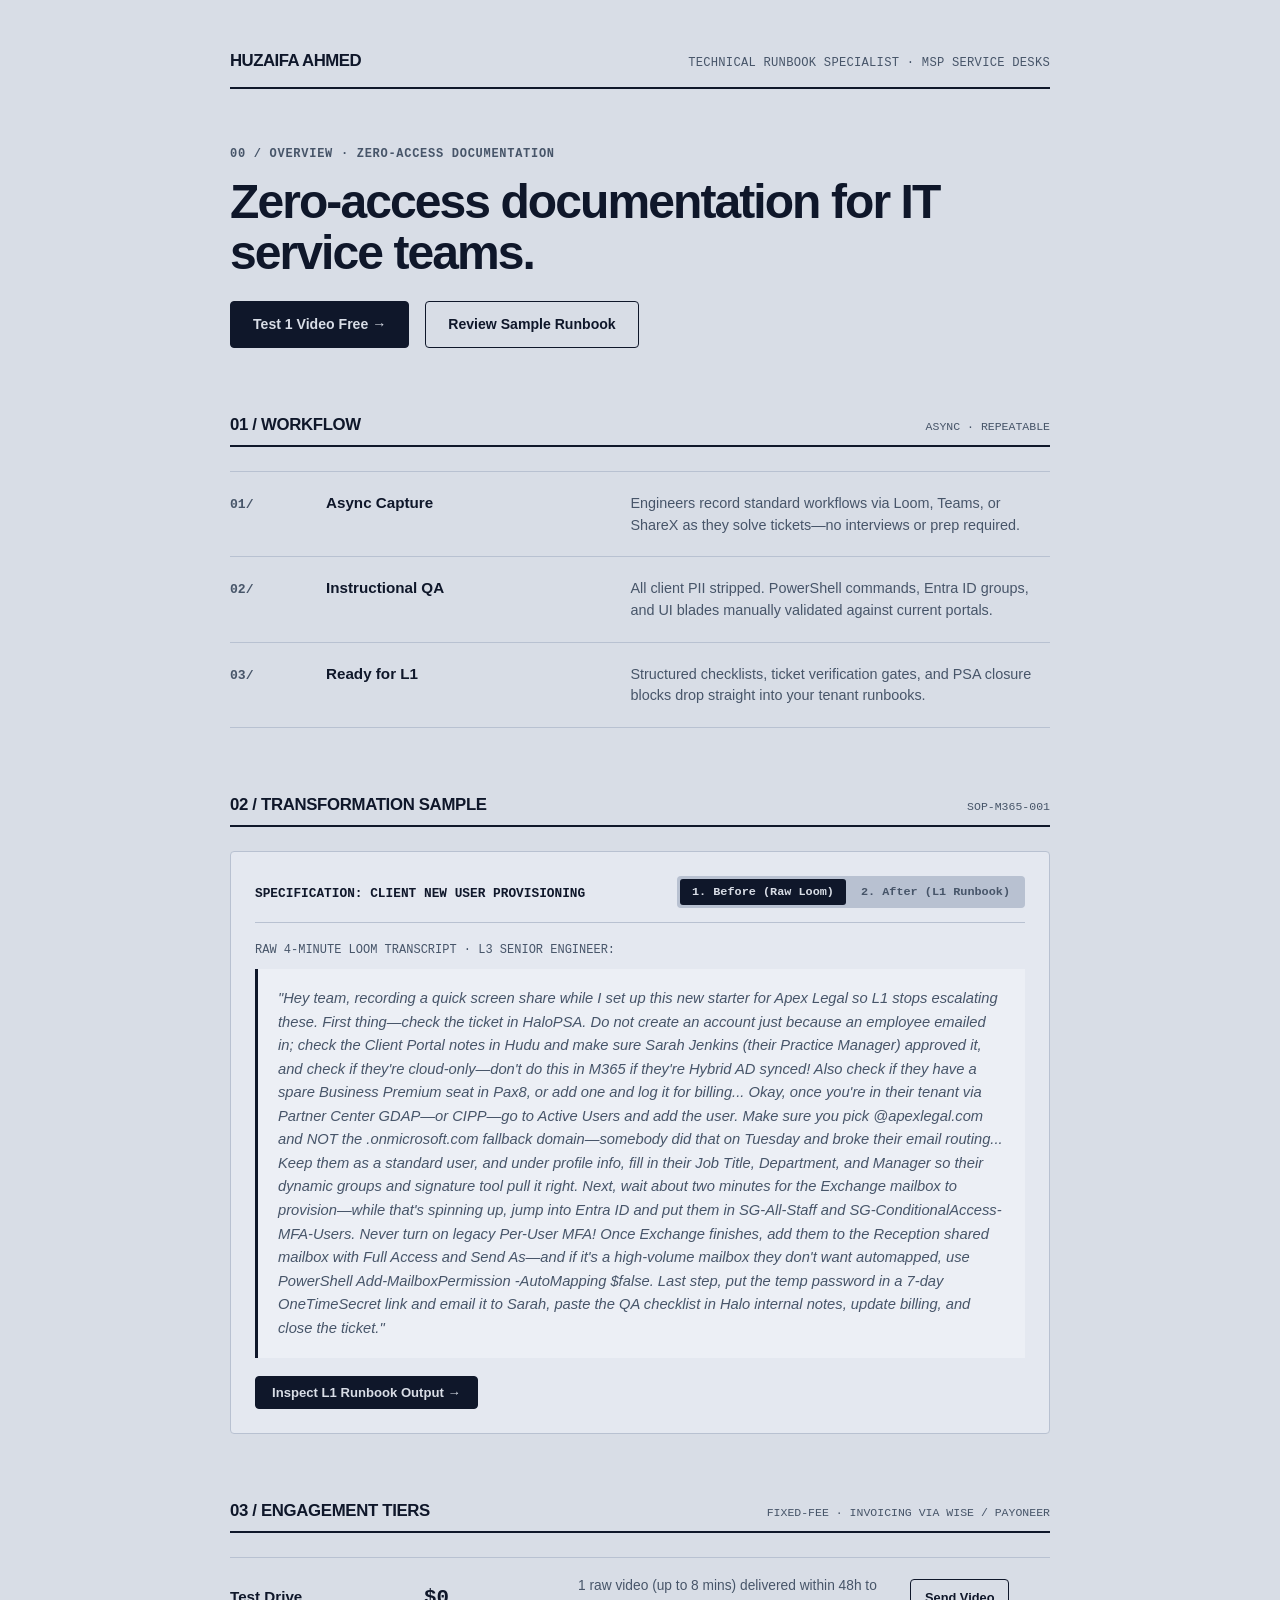
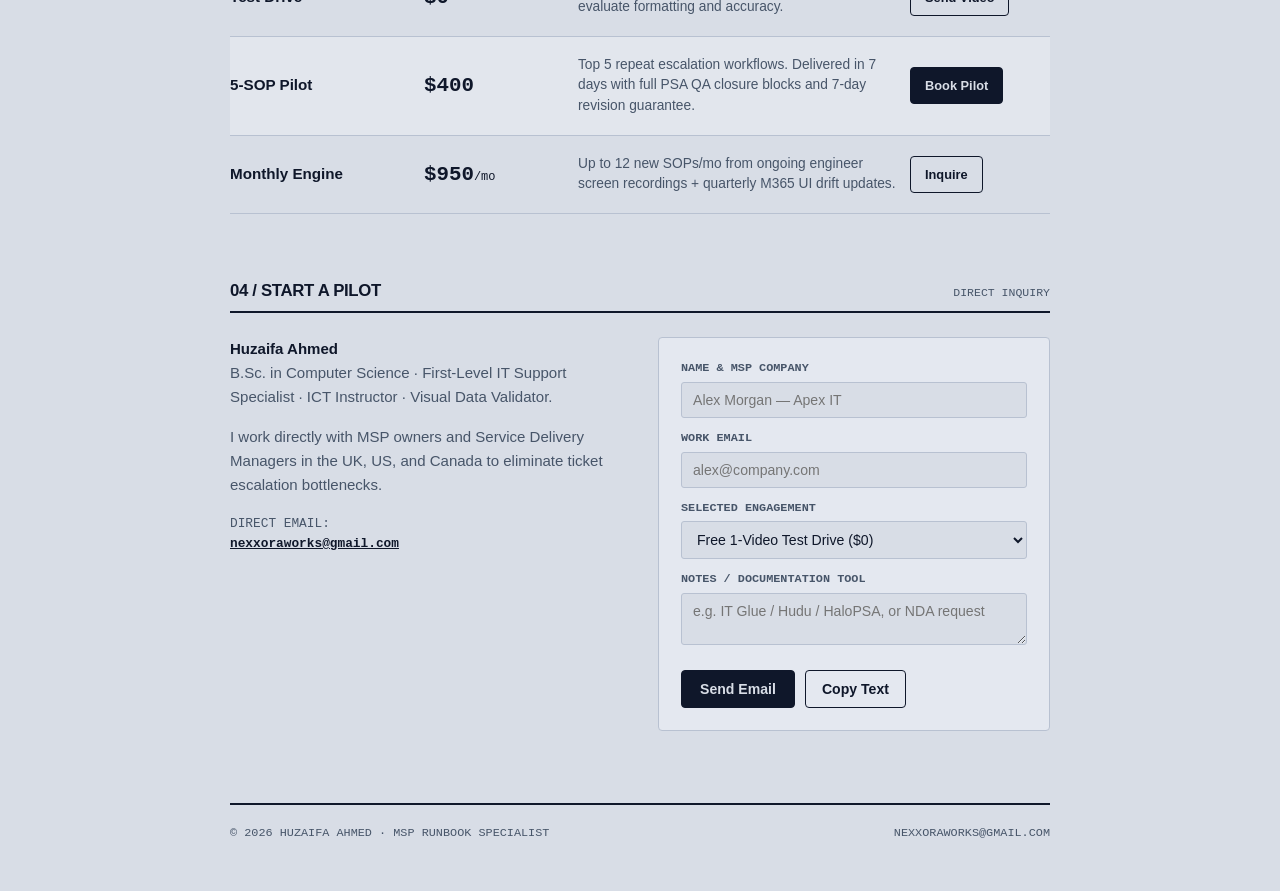
==== index.html @ 7272ac87 "Add files via upload" ====
﻿<!DOCTYPE html>
<html lang="en">
<head>
  <meta charset="UTF-8" />
  <meta name="viewport" content="width=device-width, initial-scale=1.0" />
  <title>Huzaifa Ahmed — MSP Runbooks &amp; L1 Documentation</title>
  <meta name="description" content="Turn senior engineer Looms into clean, PII-sanitized L1 helpdesk runbooks. Zero tenant access required." />
  <link rel="stylesheet" href="styles.css" />
</head>
<body>
  <div class="wrap">
    
    <header>
      <div class="logo">HUZAIFA AHMED</div>
      <div class="tag">TECHNICAL RUNBOOK SPECIALIST &middot; MSP SERVICE DESKS</div>
    </header>

    <!-- HERO -->
    <div class="hero">
      <div class="kicker">00 / Overview &middot; Zero-Access Documentation</div>
      <h1>Zero-access documentation for IT service teams.</h1>

      <div class="hero-actions">
        <a href="#contact" class="btn">Test 1 Video Free &rarr;</a>
        <a href="#sample" class="btn btn-secondary">Review Sample Runbook</a>
      </div>


    </div>

    <!-- HOW IT WORKS -->
    <div class="sec-head">
      <div class="sec-title">01 / Workflow</div>
      <div class="sec-tag">ASYNC &middot; REPEATABLE</div>
    </div>

    <div class="rule-table">
      <div class="row">
        <div class="row-num">01/</div>
        <div class="row-title">Async Capture</div>
        <div class="row-desc">Engineers record standard workflows via Loom, Teams, or ShareX as they solve tickets—no interviews or prep required.</div>
      </div>
      <div class="row">
        <div class="row-num">02/</div>
        <div class="row-title">Instructional QA</div>
        <div class="row-desc">All client PII stripped. PowerShell commands, Entra ID groups, and UI blades manually validated against current portals.</div>
      </div>
      <div class="row">
        <div class="row-num">03/</div>
        <div class="row-title">Ready for L1</div>
        <div class="row-desc">Structured checklists, ticket verification gates, and PSA closure blocks drop straight into your tenant runbooks.</div>
      </div>
    </div>

    <!-- SAMPLE (STARTS ON BEFORE, DETAILS IN AFTER) -->
    <div class="sec-head" id="sample">
      <div class="sec-title">02 / Transformation Sample</div>
      <div class="sec-tag">SOP-M365-001</div>
    </div>

    <div class="spec-box">
      <div class="spec-header">
        <div>
          <span style="font-family:var(--mono);font-size:0.8rem;font-weight:700;">SPECIFICATION: CLIENT NEW USER PROVISIONING</span>
        </div>
        <div class="tabs">
          <button class="tab-btn active" id="btn-before" onclick="setSample('before', this)">1. Before (Raw Loom)</button>
          <button class="tab-btn" id="btn-after" onclick="setSample('after', this)">2. After (L1 Runbook)</button>
        </div>
      </div>

      <!-- BEFORE PANE (DEFAULT ACTIVE) -->
      <div id="pane-before" class="pane active">
        <p style="font-family:var(--mono);font-size:0.75rem;color:var(--muted);margin-bottom:10px;">
          RAW 4-MINUTE LOOM TRANSCRIPT &middot; L3 SENIOR ENGINEER:
        </p>
        <div class="quote-box">
          "Hey team, recording a quick screen share while I set up this new starter for Apex Legal so L1 stops escalating these. First thing—check the ticket in HaloPSA. Do not create an account just because an employee emailed in; check the Client Portal notes in Hudu and make sure Sarah Jenkins (their Practice Manager) approved it, and check if they're cloud-only—don't do this in M365 if they're Hybrid AD synced! Also check if they have a spare Business Premium seat in Pax8, or add one and log it for billing... Okay, once you're in their tenant via Partner Center GDAP—or CIPP—go to Active Users and add the user. Make sure you pick @apexlegal.com and NOT the .onmicrosoft.com fallback domain—somebody did that on Tuesday and broke their email routing... Keep them as a standard user, and under profile info, fill in their Job Title, Department, and Manager so their dynamic groups and signature tool pull it right. Next, wait about two minutes for the Exchange mailbox to provision—while that's spinning up, jump into Entra ID and put them in SG-All-Staff and SG-ConditionalAccess-MFA-Users. Never turn on legacy Per-User MFA! Once Exchange finishes, add them to the Reception shared mailbox with Full Access and Send As—and if it's a high-volume mailbox they don't want automapped, use PowerShell Add-MailboxPermission -AutoMapping $false. Last step, put the temp password in a 7-day OneTimeSecret link and email it to Sarah, paste the QA checklist in Halo internal notes, update billing, and close the ticket."
        </div>
        <button type="button" class="btn" style="padding:8px 16px;font-size:0.82rem;" onclick="document.getElementById('btn-after').click()">
          Inspect L1 Runbook Output &rarr;
        </button>
      </div>

      <!-- AFTER PANE (EXPANDED DETAIL) -->
      <div id="pane-after" class="pane">
        <div class="sop-meta-grid">
          <div><span>Document ID</span><strong>SOP-M365-001</strong></div>
          <div><span>Target Role</span><strong>Tier 1 Helpdesk</strong></div>
          <div><span>GDAP Access</span><strong>User, Exchange, Groups Admin</strong></div>
          <div><span>Platforms</span><strong>HaloPSA, M365, Entra ID, CIPP</strong></div>
        </div>

        <div class="sop-section">
          <div class="sop-section-title"><span class="tag">01</span> Pre-Flight Checklist (Stop &amp; Verify in PSA First)</div>
          <ul class="sop-list">
            <li><strong>Authorized PoC Approval:</strong> Confirm written approval on the HaloPSA ticket from the client's designated PoC listed in the Hudu Client Portal.</li>
            <li><strong>Directory Sync Check:</strong> Confirm tenant is Cloud-Only. <em>If Hybrid AD synced, STOP and route to on-prem AD onboarding SOP.</em></li>
            <li><strong>License Seat Check:</strong> Audit available <em>M365 Business Premium</em> seats in Pax8/M365. If <code>0</code>, procure 1 seat and log to ticket billing.</li>
          </ul>
        </div>

        <div class="sop-section">
          <div class="sop-section-title"><span class="tag">02</span> Step-by-Step Execution (PII Sanitized)</div>
          <div class="sop-steps">
            <div class="step-item">
              <strong>Step 2.1 — User Provisioning &amp; Directory Attributes (M365 Admin Center)</strong>
              <ol>
                <li>Open client tenant via <strong>Partner Center (GDAP)</strong> or <strong>CIPP</strong> &rarr; <strong>Users</strong> &rarr; <strong>Active users</strong> &rarr; <strong>Add a user</strong>.</li>
                <li>Enter First/Last Name and ensure primary domain <code>@[Client_Primary_Domain]</code> is selected.</li>
                <li>Assign <strong>Microsoft 365 Business Premium</strong>, assign role as <strong>Standard User</strong>, and populate <strong>Job Title, Department, and Manager</strong>.</li>
              </ol>
              <div class="warn-callout">
                <strong>CRITICAL QA:</strong> Never leave domain dropdown on <code>.onmicrosoft.com</code>—breaks external mail routing and UPN identity.
              </div>
            </div>

            <div class="step-item">
              <strong>Step 2.2 — Enforce Conditional Access MFA (Microsoft Entra ID)</strong>
              <ol>
                <li>While Exchange Online provisions the mailbox (~2 mins), open <strong>Microsoft Entra Admin Center</strong> &rarr; <strong>Users</strong> &rarr; Select user &rarr; <strong>Groups</strong>.</li>
                <li>Add user to <code>SG-All-Staff</code> and <code>SG-ConditionalAccess-MFA-Users</code>. <em>Never enable legacy Per-User MFA.</em></li>
              </ol>
            </div>

            <div class="step-item">
              <strong>Step 2.3 — Exchange Shared Mailbox Delegation (After 2-Min Provisioning)</strong>
              <ol>
                <li>Confirm the user's Exchange Online mailbox is active, then grant <strong>Full Access</strong> and <strong>Send As</strong> on the requested shared mailbox (e.g., <code>[Shared_Mailbox]</code>).</li>
                <li>For high-volume mailboxes where Outlook automapping must be suppressed, run:</li>
              </ol>
              <div class="code-box">Add-MailboxPermission -Identity "shared@[Client_Primary_Domain]" -User "newuser@[Client_Primary_Domain]" -AccessRights FullAccess -AutoMapping $false
Add-RecipientPermission -Identity "shared@[Client_Primary_Domain]" -Trustee "newuser@[Client_Primary_Domain]" -AccessRights SendAs -Confirm:$false</div>
            </div>

            <div class="step-item">
              <strong>Step 2.4 — Encrypted Credential Delivery</strong>
              <ol>
                <li>Generate an expiring 7-day <strong>OneTimeSecret</strong> link containing the temporary password.</li>
                <li>Email the onboarding details + link to the <strong>Authorized PoC</strong> (never send passwords in plain-text ticket replies).</li>
              </ol>
            </div>
          </div>
        </div>

        <div class="sop-section">
          <div class="sop-section-title"><span class="tag">03</span> PSA Ticket Closure Verification Block</div>
          <div class="code-box">=== [QA VERIFICATION: SOP-M365-001] ===
1. Authorized PoC Verified: [YES] (Approved by: [Authorized_PoC])
2. Primary Domain Confirmed (Not .onmicrosoft.com): [YES]
3. CSP/Pax8 Seat Added &amp; Logged for Billing: [N/A - Spare | YES - +1 Seat]
4. Profile Attributes (Title, Dept, Manager) Populated: [YES]
5. Added to Conditional Access MFA Group (No Legacy MFA): [YES]
6. Shared Mailboxes Configured (AutoMapping Verified): [YES / N/A]
7. Password Sent via Expiring OneTimeSecret Link: [YES]
=======================================</div>
        </div>
      </div>
    </div>

    <!-- PRICING TABLE -->
    <div class="sec-head">
      <div class="sec-title">03 / Engagement Tiers</div>
      <div class="sec-tag">FIXED-FEE &middot; INVOICING VIA WISE / PAYONEER</div>
    </div>

    <div class="pricing-table">
      <div class="p-row">
        <div class="p-name">Test Drive</div>
        <div class="p-cost">$0</div>
        <div class="p-desc">1 raw video (up to 8 mins) delivered within 48h to evaluate formatting and accuracy.</div>
        <div><a href="#contact" class="btn btn-secondary" style="padding:8px 14px;font-size:0.8rem;" onclick="setTier('Free 1-Video Test Drive ($0)')">Send Video</a></div>
      </div>
      <div class="p-row" style="background:rgba(255,255,255,0.25);">
        <div class="p-name">5-SOP Pilot</div>
        <div class="p-cost">$400</div>
        <div class="p-desc">Top 5 repeat escalation workflows. Delivered in 7 days with full PSA QA closure blocks and 7-day revision guarantee.</div>
        <div><a href="#contact" class="btn" style="padding:8px 14px;font-size:0.8rem;" onclick="setTier('$400 Paid Pilot (5 SOPs)')">Book Pilot</a></div>
      </div>
      <div class="p-row">
        <div class="p-name">Monthly Engine</div>
        <div class="p-cost">$950<span style="font-size:0.75rem;font-weight:normal;">/mo</span></div>
        <div class="p-desc">Up to 12 new SOPs/mo from ongoing engineer screen recordings + quarterly M365 UI drift updates.</div>
        <div><a href="#contact" class="btn btn-secondary" style="padding:8px 14px;font-size:0.8rem;" onclick="setTier('$950/mo Retainer')">Inquire</a></div>
      </div>
    </div>

    <!-- CONTACT -->
    <div class="sec-head" id="contact">
      <div class="sec-title">04 / Start a Pilot</div>
      <div class="sec-tag">DIRECT INQUIRY</div>
    </div>

    <div class="contact-container">
      <div class="contact-info">
        <p>
          <strong>Huzaifa Ahmed</strong><br />
          B.Sc. in Computer Science &middot; First-Level IT Support Specialist &middot; ICT Instructor &middot; Visual Data Validator.
        </p>
        <p>
          I work directly with MSP owners and Service Delivery Managers in the UK, US, and Canada to eliminate ticket escalation bottlenecks.
        </p>
        <p style="font-family:var(--mono);font-size:0.8rem;">
          DIRECT EMAIL:<br />
          <a href="mailto:nexxoraworks@gmail.com" style="color:var(--text);font-weight:700;text-decoration:underline;">nexxoraworks@gmail.com</a>
        </p>
      </div>

      <form onsubmit="handleForm(event)">
        <div>
          <label for="name">Name &amp; MSP Company</label>
          <input id="name" type="text" placeholder="Alex Morgan — Apex IT" required />
        </div>
        <div>
          <label for="email">Work Email</label>
          <input id="email" type="email" placeholder="alex@company.com" required />
        </div>
        <div>
          <label for="tier">Selected Engagement</label>
          <select id="tier">
            <option value="Free 1-Video Test Drive ($0)">Free 1-Video Test Drive ($0)</option>
            <option value="$400 Paid Pilot (5 SOPs)">$400 Paid Pilot (5 SOPs)</option>
            <option value="$950/mo Retainer">$950/mo Retainer</option>
          </select>
        </div>
        <div>
          <label for="notes">Notes / Documentation Tool</label>
          <textarea id="notes" rows="2" placeholder="e.g. IT Glue / Hudu / HaloPSA, or NDA request"></textarea>
        </div>
        <div class="form-btn-row">
          <button type="submit" class="btn" style="padding:10px 18px;">Send Email</button>
          <button type="button" class="btn btn-secondary" style="padding:10px 16px;" onclick="copyForm()">Copy Text</button>
        </div>
        <div id="copy-status" class="copy-status">Copied to clipboard. Paste into your email or LinkedIn.</div>
      </form>
    </div>

    <!-- FOOTER -->
    <footer>
      <div>&copy; 2026 HUZAIFA AHMED &middot; MSP RUNBOOK SPECIALIST</div>
      <div>NEXXORAWORKS@GMAIL.COM</div>
    </footer>

  </div>

  <script>
    function setSample(mode, btn) {
      document.querySelectorAll('.tab-btn').forEach(b => b.classList.remove('active'));
      document.querySelectorAll('.pane').forEach(p => p.classList.remove('active'));
      btn.classList.add('active');
      document.getElementById('pane-' + mode).classList.add('active');
    }

    function setTier(val) {
      document.getElementById('tier').value = val;
    }

    function composePayload() {
      const name = document.getElementById('name').value.trim() || '[Name / MSP]';
      const email = document.getElementById('email').value.trim() || '[Email]';
      const tier = document.getElementById('tier').value;
      const notes = document.getElementById('notes').value.trim() || 'None';
      return {
        subject: `MSP Runbook Inquiry: ${tier} — ${name}`,
        body: `Hi Huzaifa,\n\nName / MSP: ${name}\nEmail: ${email}\nOption: ${tier}\nNotes: ${notes}`
      };
    }

    function handleForm(e) {
      e.preventDefault();
      const p = composePayload();
      window.location.href = `mailto:nexxoraworks@gmail.com?subject=${encodeURIComponent(p.subject)}&body=${encodeURIComponent(p.body)}`;
    }

    function copyForm() {
      const p = composePayload();
      navigator.clipboard.writeText(`${p.subject}\n\n${p.body}`).then(() => {
        const el = document.getElementById('copy-status');
        el.style.display = 'block';
        setTimeout(() => { el.style.display = 'none'; }, 3000);
      });
    }
  </script>
</body>
</html>
---- styles.css ----
﻿:root {
  --bg: #d8dde6;
  --card: #e4e8f0;
  --card-hover: #ebf0f7;
  --border: #b8c1d1;
  --border-dark: #0f172a;
  --text: #0f172a;
  --muted: #475569;
  --accent: #1e3a8a;
  --accent-soft: rgba(30, 58, 138, 0.08);
  --sans: -apple-system, BlinkMacSystemFont, "Segoe UI", Roboto, sans-serif;
  --mono: ui-monospace, SFMono-Regular, Menlo, Monaco, Consolas, monospace;
  --ease: cubic-bezier(0.22, 1, 0.36, 1);
}

* { box-sizing: border-box; margin: 0; padding: 0; }
html { scroll-behavior: smooth; }
body {
  background: var(--bg);
  color: var(--text);
  font-family: var(--sans);
  line-height: 1.5;
  padding: 48px 24px;
  -webkit-font-smoothing: antialiased;
}

a { color: inherit; text-decoration: none; }

.wrap {
  max-width: 820px;
  margin: 0 auto;
}

/* Header */
header {
  display: flex;
  justify-content: space-between;
  align-items: baseline;
  border-bottom: 2px solid var(--border-dark);
  padding-bottom: 14px;
  margin-bottom: 56px;
  flex-wrap: wrap;
  gap: 12px;
}

.logo {
  font-size: 1.05rem;
  font-weight: 800;
  letter-spacing: -0.03em;
}

.tag {
  font-family: var(--mono);
  font-size: 0.76rem;
  color: var(--muted);
  letter-spacing: 0.02em;
}

/* Hero */
.hero {
  margin-bottom: 56px;
}

.kicker {
  font-family: var(--mono);
  font-size: 0.75rem;
  font-weight: 700;
  color: var(--muted);
  text-transform: uppercase;
  letter-spacing: 0.06em;
  margin-bottom: 14px;
}

h1 {
  font-size: clamp(2.2rem, 4.4vw, 3rem);
  font-weight: 800;
  letter-spacing: -0.04em;
  line-height: 1.06;
  margin-bottom: 22px;
  color: var(--text);
}

.lead {
  font-size: 1.15rem;
  color: var(--muted);
  max-width: 640px;
  margin-bottom: 30px;
  line-height: 1.55;
}

.hero-actions {
  display: flex;
  align-items: center;
  gap: 16px;
  flex-wrap: wrap;
  margin-bottom: 24px;
}

.btn {
  display: inline-block;
  background: var(--text);
  color: var(--bg);
  padding: 12px 22px;
  font-weight: 700;
  font-size: 0.88rem;
  text-decoration: none;
  border-radius: 4px;
  border: 1px solid var(--text);
  cursor: pointer;
  transition: background 0.18s ease, color 0.18s ease, transform 0.18s var(--ease);
}

.btn:hover {
  background: #1e293b;
  transform: translateY(-1px);
}

.btn-secondary {
  background: transparent;
  color: var(--text);
  border-color: var(--border-dark);
}

.btn-secondary:hover {
  background: var(--card);
}

.security-strip {
  display: flex;
  flex-wrap: wrap;
  gap: 16px;
  font-family: var(--mono);
  font-size: 0.75rem;
  color: var(--muted);
}

.security-strip span { display: inline-flex; align-items: center; gap: 6px; }

/* Section Headings */
.sec-head {
  display: flex;
  justify-content: space-between;
  align-items: baseline;
  border-bottom: 2px solid var(--border-dark);
  padding-bottom: 8px;
  margin: 64px 0 24px;
}

.sec-title {
  font-size: 1.05rem;
  font-weight: 800;
  letter-spacing: -0.02em;
  text-transform: uppercase;
}

.sec-tag {
  font-family: var(--mono);
  font-size: 0.72rem;
  color: var(--muted);
}

/* Editorial Table (How it works) */
.rule-table {
  width: 100%;
  border-top: 1px solid var(--border);
  border-bottom: 1px solid var(--border);
  margin-bottom: 20px;
}

.row {
  display: grid;
  grid-template-columns: 80px 1.1fr 1.6fr;
  padding: 20px 0;
  border-bottom: 1px solid var(--border);
  align-items: baseline;
  gap: 16px;
}

.row:last-child { border-bottom: none; }
.row-num { font-family: var(--mono); font-size: 0.82rem; font-weight: 700; color: var(--muted); }
.row-title { font-weight: 700; font-size: 0.95rem; }
.row-desc { font-size: 0.9rem; color: var(--muted); }

/* Sample Box */
.spec-box {
  border: 1px solid var(--border);
  background: var(--card);
  border-radius: 4px;
  padding: 24px;
  margin-top: 20px;
}

.spec-header {
  display: flex;
  justify-content: space-between;
  align-items: center;
  flex-wrap: wrap;
  gap: 12px;
  border-bottom: 1px solid var(--border);
  padding-bottom: 14px;
  margin-bottom: 18px;
}

.tabs {
  display: inline-flex;
  background: var(--border);
  padding: 3px;
  border-radius: 4px;
  gap: 3px;
}

.tab-btn {
  font-family: var(--mono);
  font-size: 0.74rem;
  font-weight: 700;
  background: none;
  border: none;
  padding: 6px 12px;
  border-radius: 3px;
  color: var(--muted);
  cursor: pointer;
  transition: background 0.15s ease, color 0.15s ease;
}

.tab-btn.active {
  background: var(--text);
  color: var(--bg);
}

.pane { display: none; }
.pane.active { display: block; }

.quote-box {
  font-size: 0.92rem;
  color: var(--muted);
  border-left: 3px solid var(--border-dark);
  background: rgba(255, 255, 255, 0.3);
  padding: 18px 20px;
  font-style: italic;
  line-height: 1.6;
  margin-bottom: 18px;
}

/* Detailed After Runbook */
.sop-meta-grid {
  display: grid;
  grid-template-columns: repeat(4, 1fr);
  gap: 10px;
  background: var(--bg);
  border: 1px solid var(--border);
  padding: 10px 14px;
  margin-bottom: 18px;
  font-size: 0.78rem;
}

.sop-meta-grid span { display: block; font-family: var(--mono); font-size: 0.68rem; color: var(--muted); text-transform: uppercase; }
.sop-meta-grid strong { color: var(--text); font-weight: 700; }

.sop-section {
  margin-bottom: 18px;
}

.sop-section-title {
  font-size: 0.88rem;
  font-weight: 700;
  text-transform: uppercase;
  letter-spacing: 0.02em;
  margin-bottom: 8px;
  display: flex;
  align-items: center;
  gap: 8px;
}

.sop-section-title span.tag {
  background: var(--border);
  padding: 2px 6px;
  border-radius: 3px;
  color: var(--text);
}

.sop-list {
  list-style: none;
  display: grid;
  gap: 6px;
  font-size: 0.88rem;
  color: #334155;
}

.sop-list li::before {
  content: "[x] ";
  font-family: var(--mono);
  font-weight: 700;
  color: var(--text);
}

.sop-steps {
  display: grid;
  gap: 10px;
}

.step-item {
  background: rgba(255, 255, 255, 0.4);
  border: 1px solid var(--border);
  padding: 12px 14px;
  border-radius: 4px;
  font-size: 0.86rem;
}

.step-item strong { display: block; margin-bottom: 4px; color: var(--text); }
.step-item ol { padding-left: 18px; display: grid; gap: 4px; color: #334155; }

.warn-callout {
  margin-top: 6px;
  padding: 6px 10px;
  border-left: 3px solid #b45309;
  background: rgba(245, 158, 11, 0.12);
  font-size: 0.8rem;
  color: #78350f;
}

.code-box {
  font-family: var(--mono);
  font-size: 0.76rem;
  background: #0f172a;
  color: #e2e8f0;
  padding: 12px 14px;
  border-radius: 4px;
  overflow-x: auto;
  line-height: 1.5;
  margin-top: 8px;
}

/* Pricing Table */
.pricing-table {
  width: 100%;
  border-top: 1px solid var(--border);
  border-bottom: 1px solid var(--border);
  margin-bottom: 24px;
}

.p-row {
  display: grid;
  grid-template-columns: 180px 140px 1fr 140px;
  padding: 18px 0;
  border-bottom: 1px solid var(--border);
  align-items: center;
  gap: 14px;
}

.p-row:last-child { border-bottom: none; }
.p-name { font-weight: 700; font-size: 0.95rem; }
.p-cost { font-size: 1.3rem; font-weight: 800; font-family: var(--mono); }
.p-desc { font-size: 0.86rem; color: var(--muted); }

/* Contact Form */
.contact-container {
  display: grid;
  grid-template-columns: 1fr 1fr;
  gap: 36px;
  margin-top: 24px;
  align-items: start;
}

.contact-info p {
  font-size: 0.94rem;
  color: var(--muted);
  margin-bottom: 16px;
  line-height: 1.6;
}

.contact-info strong { color: var(--text); }

form {
  display: grid;
  gap: 12px;
  background: var(--card);
  border: 1px solid var(--border);
  padding: 22px;
  border-radius: 4px;
}

label {
  display: block;
  font-family: var(--mono);
  font-size: 0.74rem;
  font-weight: 700;
  text-transform: uppercase;
  margin-bottom: 4px;
  color: var(--muted);
}

input, select, textarea {
  width: 100%;
  padding: 9px 11px;
  border: 1px solid var(--border);
  border-radius: 3px;
  font-family: var(--sans);
  font-size: 0.88rem;
  background: var(--bg);
  color: var(--text);
}

input:focus, select:focus, textarea:focus {
  outline: none;
  border-color: var(--border-dark);
  background: #fff;
}

.form-btn-row {
  display: flex;
  gap: 10px;
  flex-wrap: wrap;
  margin-top: 6px;
}

.copy-status {
  font-family: var(--mono);
  font-size: 0.75rem;
  color: #15803d;
  font-weight: 700;
  display: none;
  margin-top: 4px;
}

/* Footer */
footer {
  border-top: 2px solid var(--border-dark);
  padding-top: 20px;
  margin-top: 72px;
  display: flex;
  justify-content: space-between;
  font-family: var(--mono);
  font-size: 0.74rem;
  color: var(--muted);
  flex-wrap: wrap;
  gap: 12px;
}

@media (max-width: 760px) {
  .row { grid-template-columns: 1fr; gap: 6px; }
  .p-row { grid-template-columns: 1fr; gap: 8px; }
  .contact-container { grid-template-columns: 1fr; }
  .sop-meta-grid { grid-template-columns: repeat(2, 1fr); }
  body { padding: 32px 16px; }
}
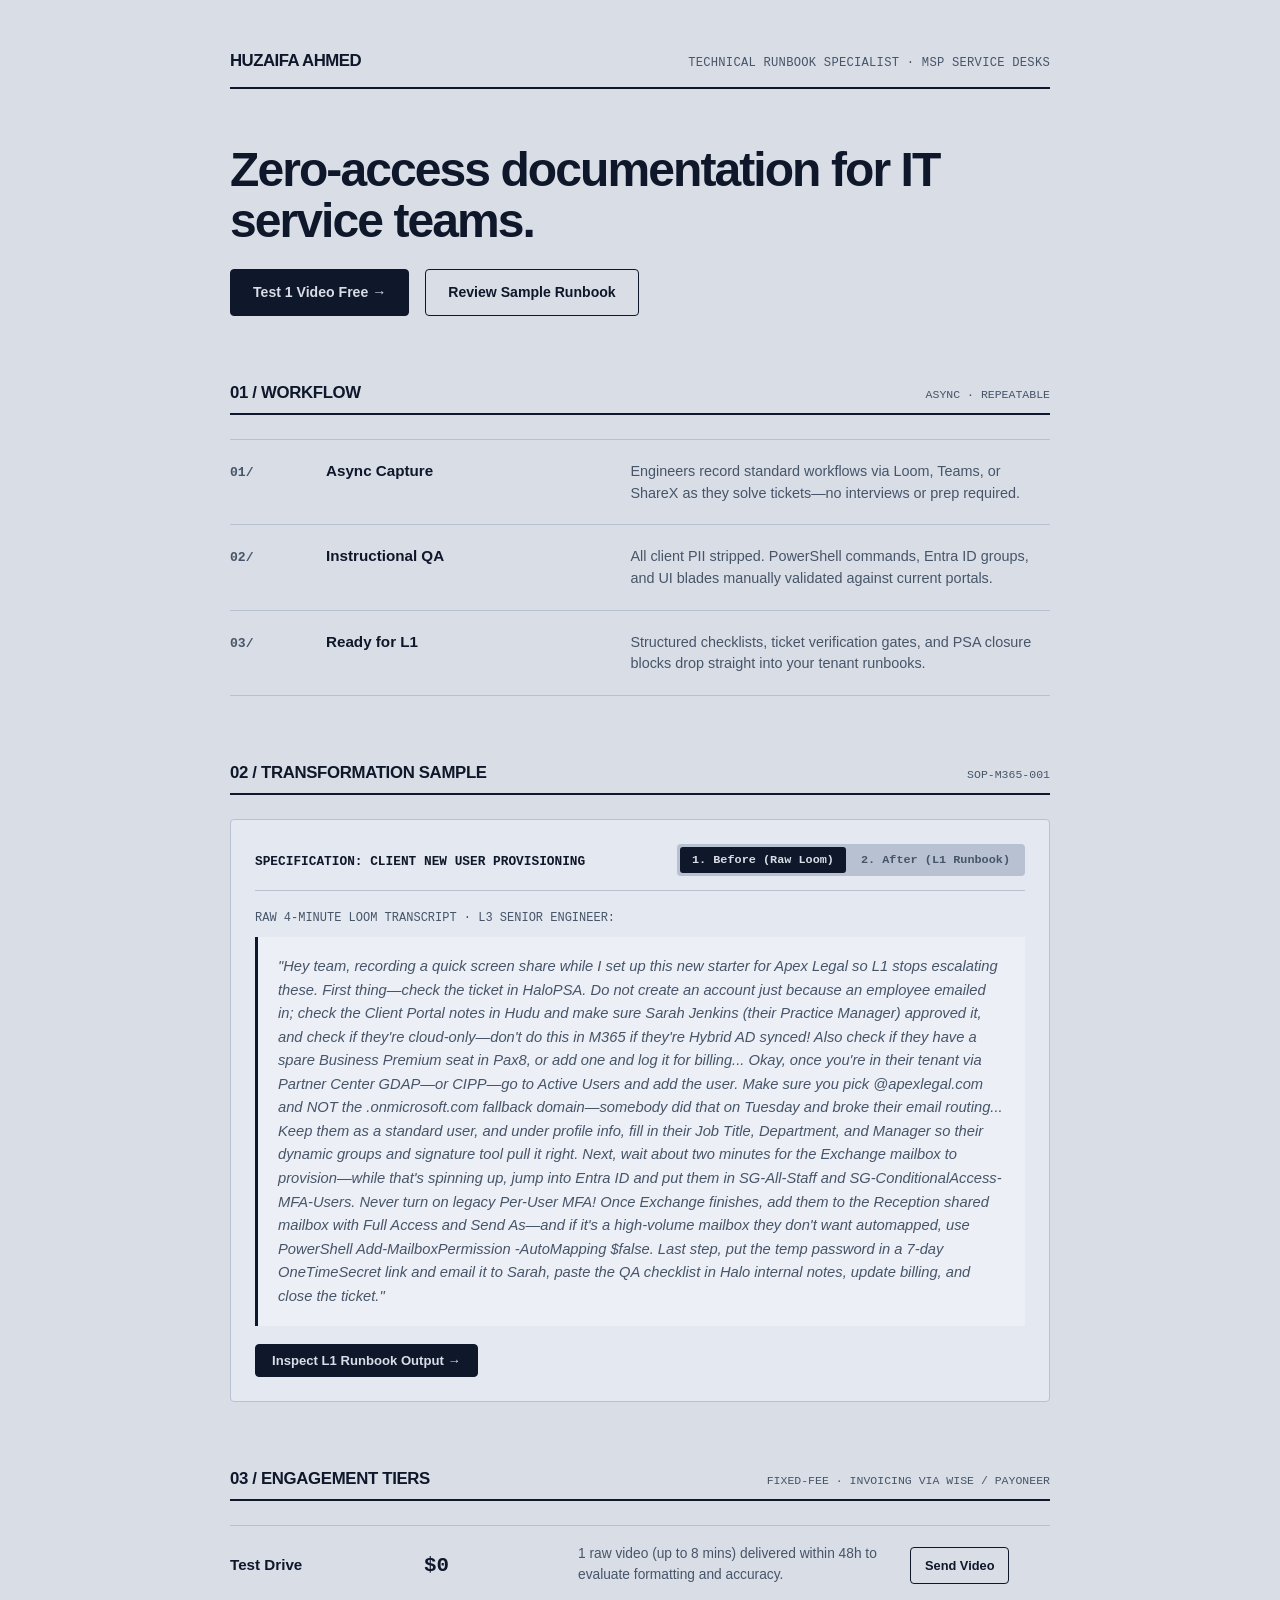
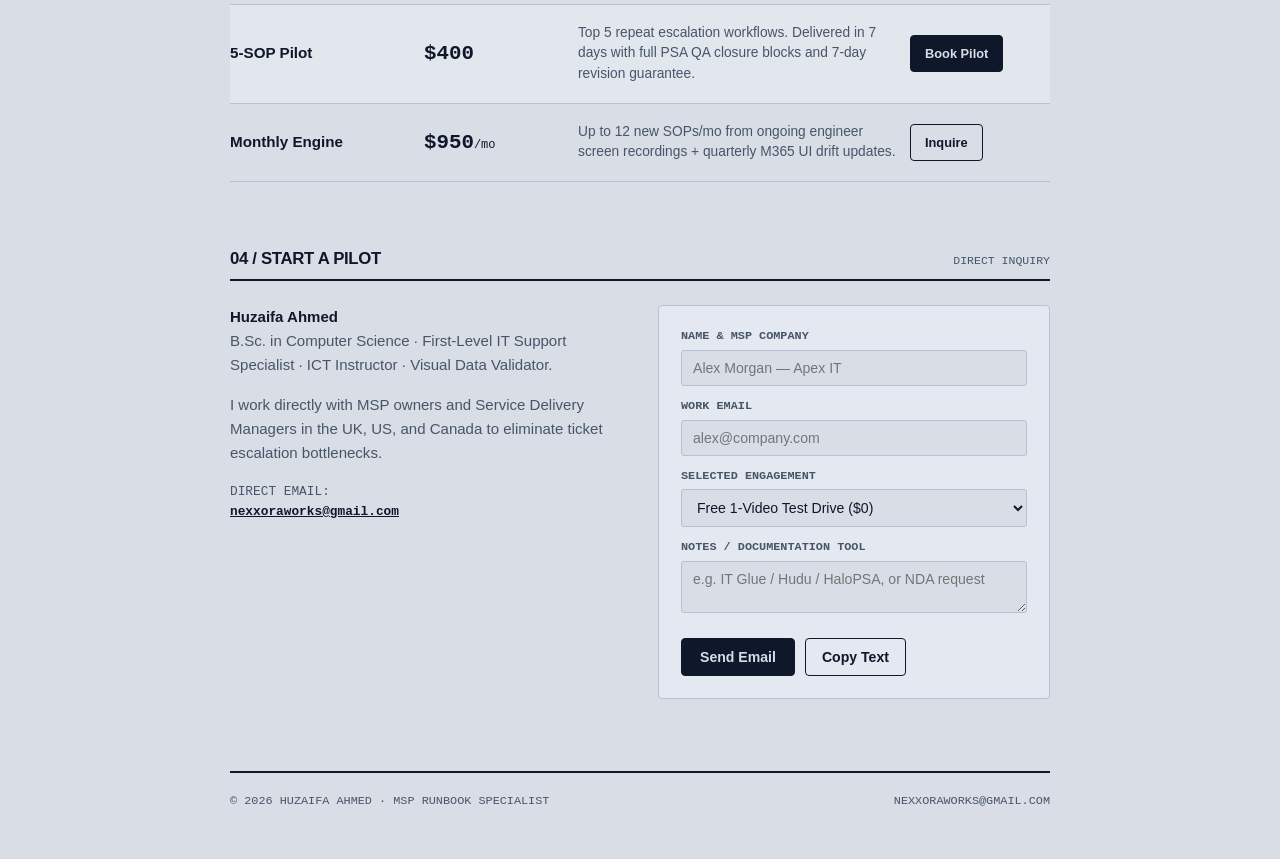
==== commit cde5a6ec: "Update index.html" ====
--- a/index.html
+++ b/index.html
@@ -17,7 +17,7 @@
 
     <!-- HERO -->
     <div class="hero">
-      <div class="kicker">00 / Overview &middot; Zero-Access Documentation</div>
+      
       <h1>Zero-access documentation for IT service teams.</h1>
 
       <div class="hero-actions">
